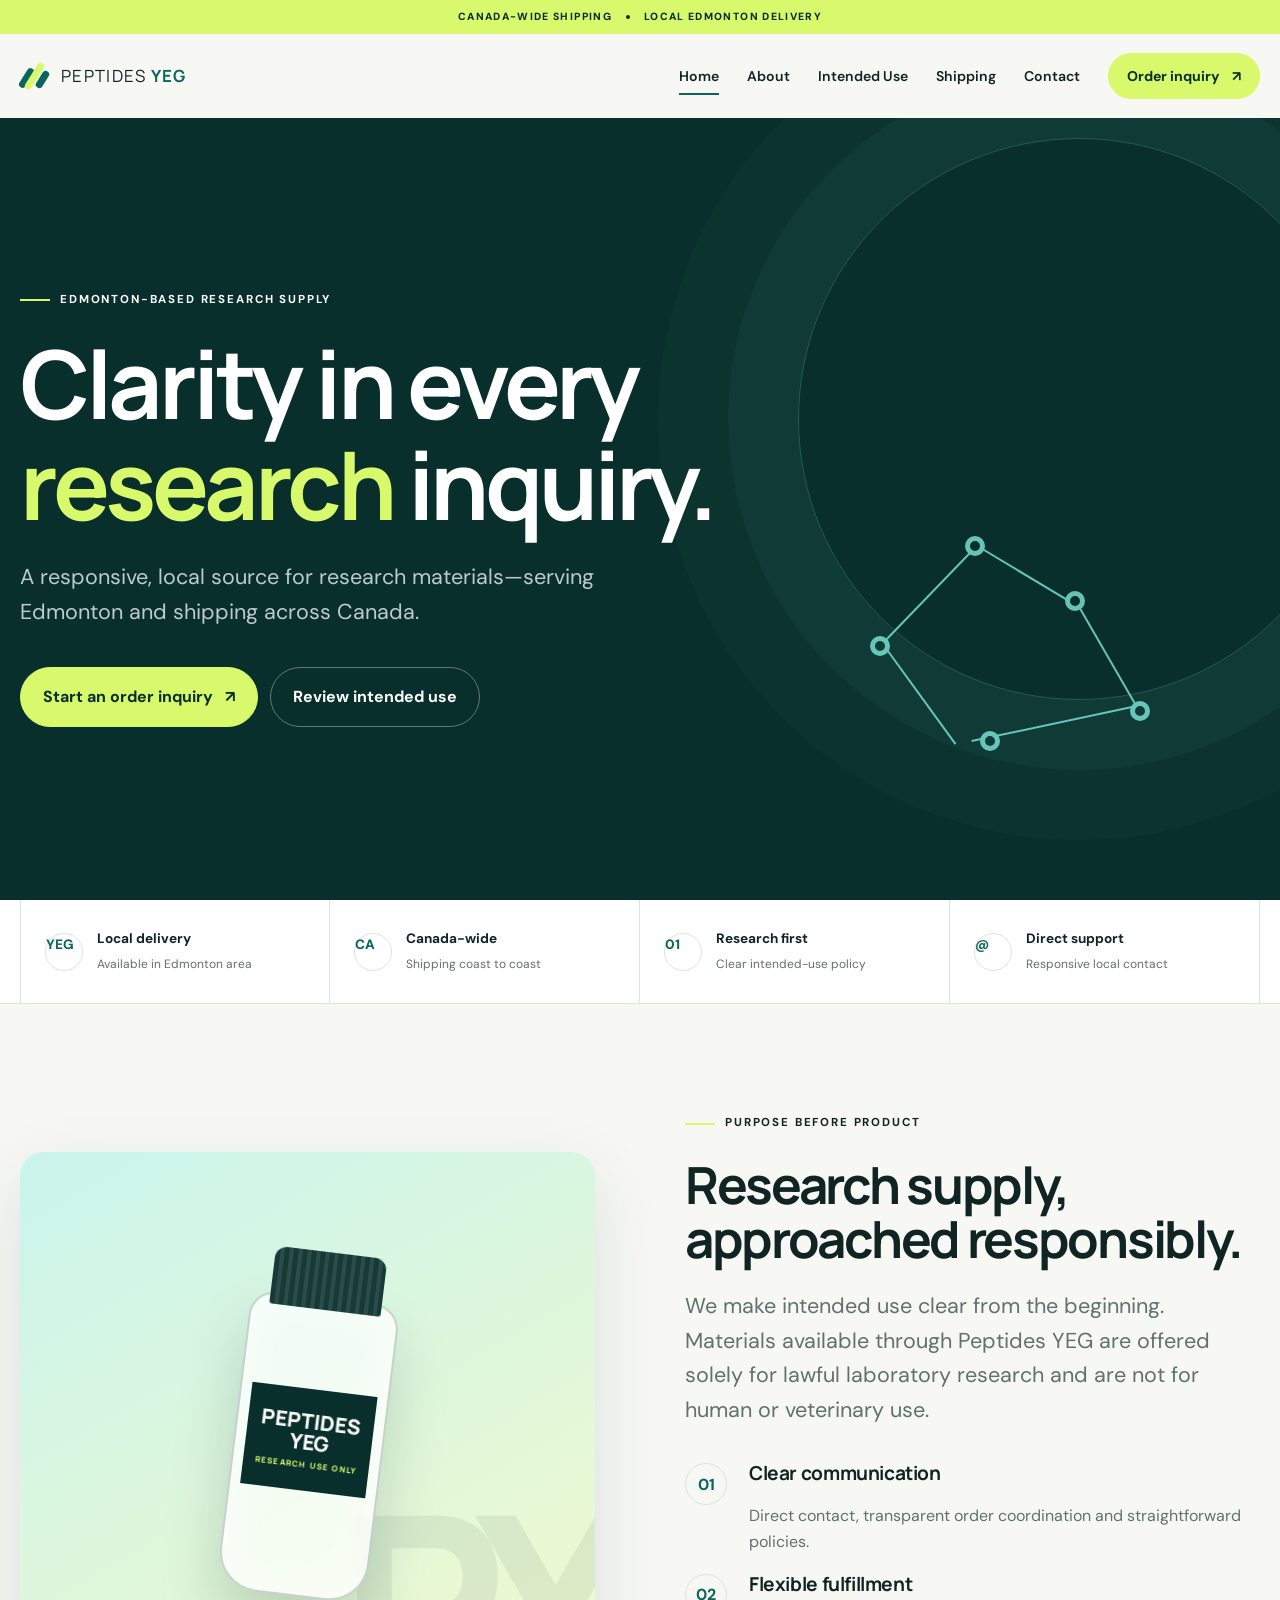
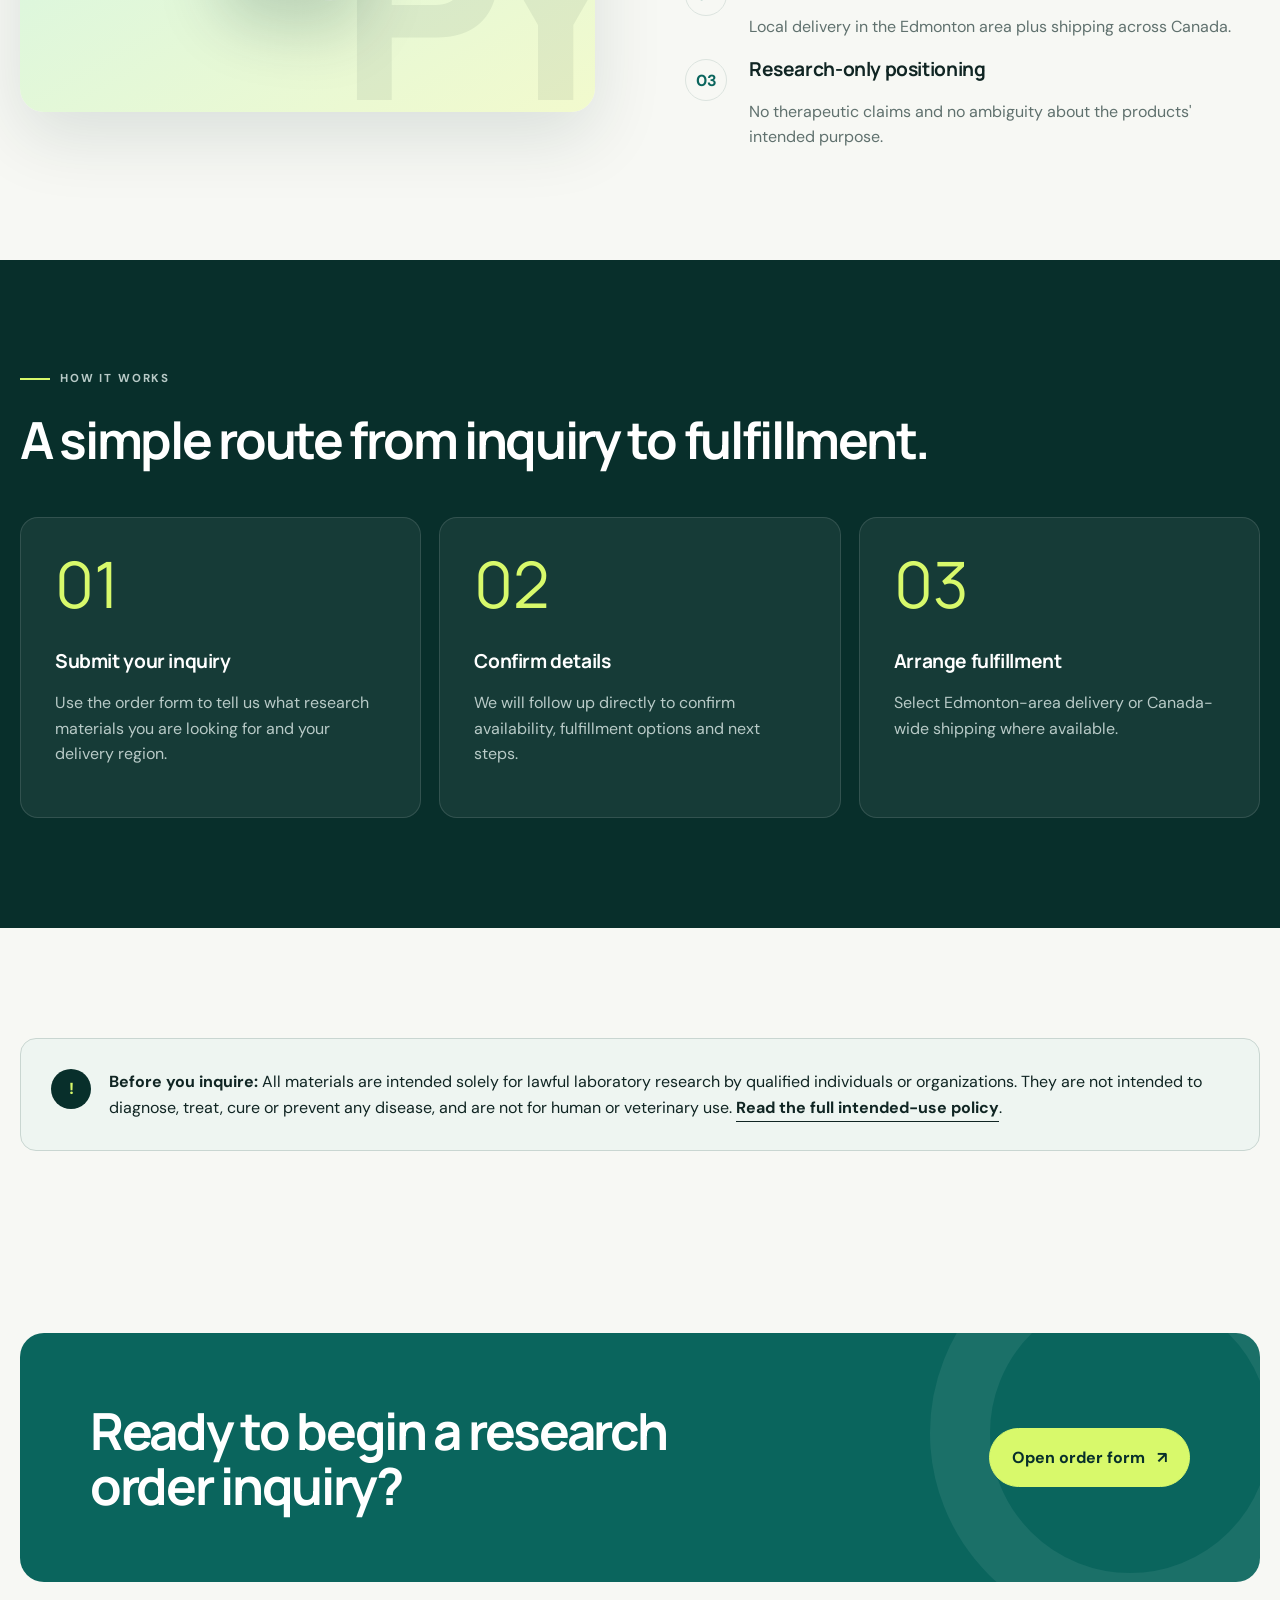
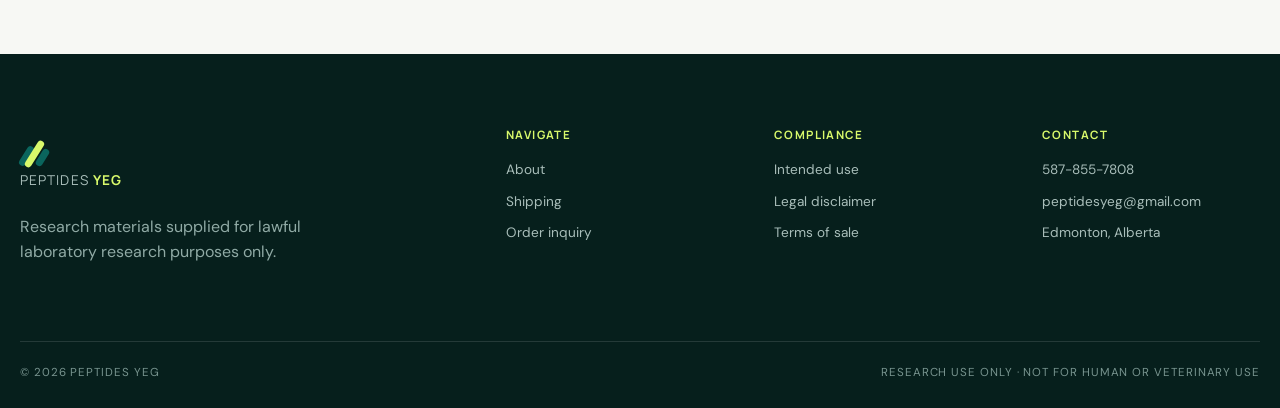
==== index.html @ a2bf2f16 "Add files via upload" ====
<!doctype html><html lang="en-CA"><head><meta charset="utf-8"><meta name="viewport" content="width=device-width,initial-scale=1"><meta name="description" content="Peptides YEG supplies research materials with Canada-wide shipping and local delivery in Edmonton. For laboratory research use only."><title>Peptides YEG | Research Materials in Edmonton</title><link rel="stylesheet" href="styles.css"><script src="navbar.js" defer></script><script src="script.js" defer></script></head><body>
<site-nav></site-nav>
<main>
  <section class="hero"><div class="hero-grid"><p class="eyebrow">Edmonton-based research supply</p><h1>Clarity in every <em>research</em> inquiry.</h1><p class="lead">A responsive, local source for research materials—serving Edmonton and shipping across Canada.</p><div class="hero-actions"><a class="button" href="order.html">Start an order inquiry <span>&#8599;</span></a><a class="button button-outline" href="intended-use.html">Review intended use</a></div></div><div class="molecule" aria-hidden="true"><span></span><span></span><span></span><span></span><span></span><i></i><i></i><i></i><i></i><i></i></div></section>
  <section class="trust-strip" aria-label="Service highlights"><div class="trust-grid"><div class="trust-item"><b class="trust-icon">YEG</b><div><b>Local delivery</b><span>Available in Edmonton area</span></div></div><div class="trust-item"><b class="trust-icon">CA</b><div><b>Canada-wide</b><span>Shipping coast to coast</span></div></div><div class="trust-item"><b class="trust-icon">01</b><div><b>Research first</b><span>Clear intended-use policy</span></div></div><div class="trust-item"><b class="trust-icon">@</b><div><b>Direct support</b><span>Responsive local contact</span></div></div></div></section>
  <section class="section"><div class="container split"><div class="feature-visual" aria-label="Stylized research vial illustration"><div class="vial"><div class="vial-label">PEPTIDES YEG<small>RESEARCH USE ONLY</small></div></div></div><div><p class="eyebrow">Purpose before product</p><h2>Research supply, approached responsibly.</h2><p class="lead">We make intended use clear from the beginning. Materials available through Peptides YEG are offered solely for lawful laboratory research and are not for human or veterinary use.</p><div class="feature-list"><div class="feature"><span class="feature-number">01</span><div><h3>Clear communication</h3><p>Direct contact, transparent order coordination and straightforward policies.</p></div></div><div class="feature"><span class="feature-number">02</span><div><h3>Flexible fulfillment</h3><p>Local delivery in the Edmonton area plus shipping across Canada.</p></div></div><div class="feature"><span class="feature-number">03</span><div><h3>Research-only positioning</h3><p>No therapeutic claims and no ambiguity about the products' intended purpose.</p></div></div></div></div></div></section>
  <section class="section dark-section"><div class="container"><p class="eyebrow">How it works</p><h2>A simple route from inquiry to fulfillment.</h2><div class="cards"><article class="card"><div class="card-number">01</div><h3>Submit your inquiry</h3><p>Use the order form to tell us what research materials you are looking for and your delivery region.</p></article><article class="card"><div class="card-number">02</div><h3>Confirm details</h3><p>We will follow up directly to confirm availability, fulfillment options and next steps.</p></article><article class="card"><div class="card-number">03</div><h3>Arrange fulfillment</h3><p>Select Edmonton-area delivery or Canada-wide shipping where available.</p></article></div></div></section>
  <section class="section"><div class="container"><div class="notice"><span class="notice-icon">!</span><p><strong>Before you inquire:</strong> All materials are intended solely for lawful laboratory research by qualified individuals or organizations. They are not intended to diagnose, treat, cure or prevent any disease, and are not for human or veterinary use. <a class="text-link" href="intended-use.html">Read the full intended-use policy</a>.</p></div></div></section>
  <section class="section-tight"><div class="container cta"><h2>Ready to begin a research order inquiry?</h2><a class="button" href="order.html">Open order form <span>&#8599;</span></a></div></section>
</main><site-footer></site-footer></body></html>
---- styles.css ----
@import url('https://fonts.googleapis.com/css2?family=DM+Sans:wght@400;500;600&family=Manrope:wght@500;600;700;800&display=swap');

:root{--ink:#102523;--muted:#60716e;--paper:#f7f8f4;--white:#fff;--line:#dce4df;--mint:#d8f96b;--teal:#0a655d;--deep:#082f2b;--cyan:#7ce4d5;--shadow:0 24px 70px rgba(8,47,43,.12);--radius:24px;--max:1240px}
*{box-sizing:border-box}html{scroll-behavior:smooth}body{margin:0;background:var(--paper);color:var(--ink);font-family:'DM Sans',sans-serif;line-height:1.6}body.menu-open{overflow:hidden}a{color:inherit;text-decoration:none}img{max-width:100%}h1,h2,h3,p{margin-top:0}h1,h2,h3{font-family:'Manrope',sans-serif;line-height:1.06;letter-spacing:-.045em}h1{font-size:clamp(3rem,7.4vw,7rem);max-width:920px;margin-bottom:26px}h2{font-size:clamp(2rem,4vw,4rem);margin-bottom:24px}h3{font-size:1.2rem;letter-spacing:-.02em}.eyebrow{display:flex;align-items:center;gap:10px;text-transform:uppercase;letter-spacing:.16em;font-size:.72rem;font-weight:700;margin-bottom:24px}.eyebrow:before{content:"";width:30px;height:2px;background:var(--mint)}.lead{font-size:clamp(1.1rem,2vw,1.35rem);color:var(--muted);max-width:680px}.container{width:min(calc(100% - 40px),var(--max));margin-inline:auto}.section{padding:110px 0}.section-tight{padding:72px 0}.button{display:inline-flex;align-items:center;justify-content:center;gap:12px;background:var(--mint);color:var(--deep);padding:16px 22px;border:1px solid var(--mint);border-radius:999px;font-weight:700;transition:.2s ease}.button:hover{transform:translateY(-2px);box-shadow:0 12px 30px rgba(216,249,107,.24)}.button-outline{background:transparent;color:var(--white);border-color:rgba(255,255,255,.35)}.button-dark{background:var(--deep);color:var(--white);border-color:var(--deep)}.button-small{padding:11px 18px;font-size:.88rem}.text-link{font-weight:700;border-bottom:1px solid;padding-bottom:3px}.announcement{height:34px;background:var(--mint);color:var(--deep);display:flex;align-items:center;justify-content:center;gap:14px;text-transform:uppercase;letter-spacing:.13em;font-size:.65rem;font-weight:800}.announcement-dot{width:4px;height:4px;background:var(--deep);border-radius:50%}.site-header{height:84px;width:min(calc(100% - 40px),var(--max));margin:auto;display:flex;align-items:center;justify-content:space-between;position:relative;z-index:20}.brand{display:flex;align-items:center;gap:12px;font-family:'Manrope',sans-serif;font-size:1.05rem;letter-spacing:.08em}.brand strong{color:var(--teal)}.brand-mark{width:29px;height:31px;position:relative;display:block}.brand-mark i{position:absolute;width:7px;border-radius:9px;background:var(--teal);transform:rotate(32deg)}.brand-mark i:nth-child(1){height:22px;left:3px;top:6px}.brand-mark i:nth-child(2){height:30px;left:11px;top:0;background:var(--mint)}.brand-mark i:nth-child(3){height:19px;left:19px;top:9px}.primary-nav{display:flex;align-items:center;gap:28px;font-size:.88rem;font-weight:600}.primary-nav>a:not(.button){position:relative}.primary-nav>a[aria-current=page]:not(.button):after{content:"";position:absolute;left:0;right:0;bottom:-8px;height:2px;background:var(--teal)}.nav-toggle{display:none;border:0;background:none;width:44px;height:44px}.nav-toggle span{display:block;width:25px;height:2px;background:var(--ink);margin:7px auto}.hero{min-height:calc(100vh - 118px);background:var(--deep);color:var(--white);position:relative;overflow:hidden;display:flex;align-items:center}.hero:after{content:"";position:absolute;width:560px;height:560px;border:1px solid rgba(124,228,213,.24);border-radius:50%;right:-80px;top:20px;box-shadow:0 0 0 70px rgba(124,228,213,.035),0 0 0 140px rgba(124,228,213,.025)}.hero-grid{width:min(calc(100% - 40px),var(--max));margin:auto;padding:80px 0;position:relative;z-index:2}.hero h1 em{font-style:normal;color:var(--mint)}.hero .lead{color:#bdccca}.hero-actions{display:flex;gap:12px;margin-top:38px;flex-wrap:wrap}.molecule{position:absolute;right:7%;bottom:12%;width:330px;height:330px;opacity:.82}.molecule span{position:absolute;width:20px;height:20px;border:5px solid var(--cyan);border-radius:50%;background:var(--deep);z-index:2}.molecule i{position:absolute;height:2px;background:var(--cyan);transform-origin:left}.molecule span:nth-of-type(1){left:10px;top:160px}.molecule span:nth-of-type(2){left:105px;top:60px}.molecule span:nth-of-type(3){left:205px;top:115px}.molecule span:nth-of-type(4){left:270px;top:225px}.molecule span:nth-of-type(5){left:120px;top:255px}.molecule i:nth-of-type(1){width:140px;left:24px;top:165px;transform:rotate(-46deg)}.molecule i:nth-of-type(2){width:115px;left:119px;top:70px;transform:rotate(31deg)}.molecule i:nth-of-type(3){width:127px;left:218px;top:128px;transform:rotate(60deg)}.molecule i:nth-of-type(4){width:164px;left:272px;top:230px;transform:rotate(168deg)}.molecule i:nth-of-type(5){width:120px;left:25px;top:170px;transform:rotate(54deg)}.trust-strip{background:var(--white);border-bottom:1px solid var(--line)}.trust-grid{width:min(calc(100% - 40px),var(--max));margin:auto;display:grid;grid-template-columns:repeat(4,1fr)}.trust-item{padding:28px 24px;border-right:1px solid var(--line);display:flex;gap:14px;align-items:center}.trust-item:first-child{border-left:1px solid var(--line)}.trust-icon{width:38px;height:38px;border:1px solid var(--line);border-radius:50%;display:grid;place-items:center;color:var(--teal);font-weight:800}.trust-item b{display:block;font-size:.85rem}.trust-item span{font-size:.75rem;color:var(--muted)}.split{display:grid;grid-template-columns:1fr 1fr;gap:90px;align-items:center}.feature-visual{min-height:560px;border-radius:var(--radius);background:linear-gradient(150deg,#c9f4ec,#f2facd);position:relative;overflow:hidden;box-shadow:var(--shadow)}.feature-visual:before{content:"PY";position:absolute;font-family:'Manrope';font-size:16rem;font-weight:800;color:rgba(8,47,43,.07);letter-spacing:-.12em;right:-10px;bottom:-95px}.vial{position:absolute;width:150px;height:300px;background:rgba(255,255,255,.65);border:2px solid rgba(8,47,43,.2);border-radius:25px 25px 40px 40px;left:50%;top:50%;transform:translate(-50%,-45%) rotate(7deg);box-shadow:inset 0 0 40px rgba(255,255,255,.8),0 35px 60px rgba(8,47,43,.18);backdrop-filter:blur(4px)}.vial:before{content:"";position:absolute;width:112px;height:58px;left:17px;top:-48px;background:repeating-linear-gradient(90deg,#183a36 0 5px,#294d48 5px 9px);border-radius:12px 12px 3px 3px}.vial-label{position:absolute;left:10px;right:10px;top:90px;padding:22px 4px;text-align:center;background:var(--deep);color:white;font-family:'Manrope';font-weight:800;font-size:1.3rem;line-height:1}.vial-label small{display:block;color:var(--mint);font-size:.5rem;letter-spacing:.15em;margin-top:8px}.feature-list{display:grid;gap:20px;margin-top:36px}.feature{display:grid;grid-template-columns:48px 1fr;gap:16px}.feature-number{width:42px;height:42px;border:1px solid var(--line);border-radius:50%;display:grid;place-items:center;color:var(--teal);font-weight:700}.feature p{color:var(--muted);margin:4px 0 0}.dark-section{background:var(--deep);color:var(--white)}.dark-section .lead,.dark-section p{color:#b8cac7}.cards{display:grid;grid-template-columns:repeat(3,1fr);gap:18px;margin-top:50px}.card{background:var(--white);color:var(--ink);padding:34px;border-radius:18px;border:1px solid var(--line)}.card p{color:var(--muted)}.dark-section .card{background:rgba(255,255,255,.06);color:white;border-color:rgba(255,255,255,.12)}.dark-section .card p{color:#b8cac7}.card-label{display:inline-block;color:var(--teal);background:#e9f6f2;border-radius:99px;padding:6px 10px;font-size:.68rem;font-weight:800;letter-spacing:.08em;margin-bottom:48px}.card-number{font-family:'Manrope';font-size:4rem;color:var(--mint);line-height:1;margin-bottom:35px}.notice{padding:30px;border:1px solid #c9d6d1;background:#eef5f1;border-radius:16px;display:flex;gap:18px}.notice-icon{flex:0 0 40px;height:40px;border-radius:50%;background:var(--deep);color:var(--mint);display:grid;place-items:center;font-weight:800}.notice p{margin:0}.cta{border-radius:var(--radius);padding:70px;background:var(--teal);color:var(--white);display:flex;align-items:center;justify-content:space-between;gap:40px;overflow:hidden;position:relative}.cta:after{content:"";position:absolute;width:280px;height:280px;border:60px solid rgba(255,255,255,.07);border-radius:50%;right:-70px;top:-100px}.cta>*{position:relative;z-index:1}.cta h2{max-width:700px;margin-bottom:0}.page-hero{padding:110px 0 90px;background:var(--deep);color:white}.page-hero h1{font-size:clamp(3rem,6vw,5.8rem);margin-bottom:20px}.page-hero .lead{color:#b8cac7}.content-grid{display:grid;grid-template-columns:minmax(0,1fr) 340px;gap:70px}.prose h2{font-size:2rem;margin-top:55px}.prose h2:first-child{margin-top:0}.prose p,.prose li{color:var(--muted)}.prose li{margin-bottom:12px}.sidebar{position:sticky;top:30px;align-self:start;background:white;border:1px solid var(--line);border-radius:18px;padding:26px}.sidebar h3{margin-bottom:16px}.sidebar a{display:block;padding:11px 0;border-bottom:1px solid var(--line);font-weight:600}.sidebar a:last-child{border:0}.form-shell{background:white;border:1px solid var(--line);border-radius:var(--radius);padding:18px;box-shadow:var(--shadow);min-height:650px}.form-placeholder{min-height:610px;border:2px dashed #b8c8c3;border-radius:16px;display:grid;place-items:center;text-align:center;padding:40px;background:#f6f9f7}.form-placeholder code{display:block;margin:15px 0;padding:8px 12px;background:#e8efeb;border-radius:6px}.contact-grid{display:grid;grid-template-columns:1fr 1fr;gap:20px}.contact-card{background:white;border:1px solid var(--line);padding:34px;border-radius:18px}.contact-card strong{display:block;font-size:.75rem;text-transform:uppercase;letter-spacing:.12em;color:var(--muted);margin-bottom:10px}.contact-card a{font-family:'Manrope';font-size:clamp(1.2rem,2.5vw,2rem);font-weight:700;letter-spacing:-.04em}.site-footer{background:#061f1c;color:#e7f1ef;padding:75px max(20px,calc((100vw - var(--max))/2)) 26px}.footer-grid{display:grid;grid-template-columns:2fr repeat(3,1fr);gap:50px}.brand-light strong{color:var(--mint)}.footer-grid p{color:#90aaa5;max-width:330px;margin-top:22px}.footer-grid h2{font-size:.72rem;letter-spacing:.12em;text-transform:uppercase;color:var(--mint);margin-bottom:18px}.footer-grid>div>a,.footer-grid>div>span{display:block;color:#a9beba;font-size:.85rem;margin:10px 0}.footer-bottom{border-top:1px solid rgba(255,255,255,.12);padding-top:22px;margin-top:60px;display:flex;justify-content:space-between;color:#78948f;font-size:.72rem;text-transform:uppercase;letter-spacing:.08em}
@media(max-width:900px){.nav-toggle{display:block}.primary-nav{position:fixed;inset:118px 0 0;background:var(--paper);flex-direction:column;align-items:stretch;padding:30px 24px;transform:translateX(100%);transition:.25s}.primary-nav.is-open{transform:translateX(0)}.primary-nav a{font-size:1.25rem;padding:10px}.molecule{opacity:.28;right:-120px}.split,.content-grid{grid-template-columns:1fr;gap:45px}.trust-grid{grid-template-columns:1fr 1fr}.cards{grid-template-columns:1fr}.footer-grid{grid-template-columns:1fr 1fr}.sidebar{position:static;order:-1}.cta{padding:48px;align-items:flex-start;flex-direction:column}.feature-visual{min-height:430px}.section{padding:80px 0}}
@media(max-width:560px){.announcement{font-size:.56rem;gap:8px}.site-header{height:76px}.primary-nav{inset:110px 0 0}.hero{min-height:calc(100vh - 110px)}.hero-grid{padding:60px 0 70px}.hero h1{font-size:3.25rem}.trust-grid,.contact-grid,.footer-grid{grid-template-columns:1fr}.trust-item{border-left:1px solid var(--line)}.section{padding:65px 0}.page-hero{padding:75px 0 65px}.cta{padding:36px 26px}.footer-bottom{flex-direction:column;gap:12px}.footer-grid{gap:30px}.feature-visual{min-height:380px}.vial{transform:translate(-50%,-42%) scale(.8)}}
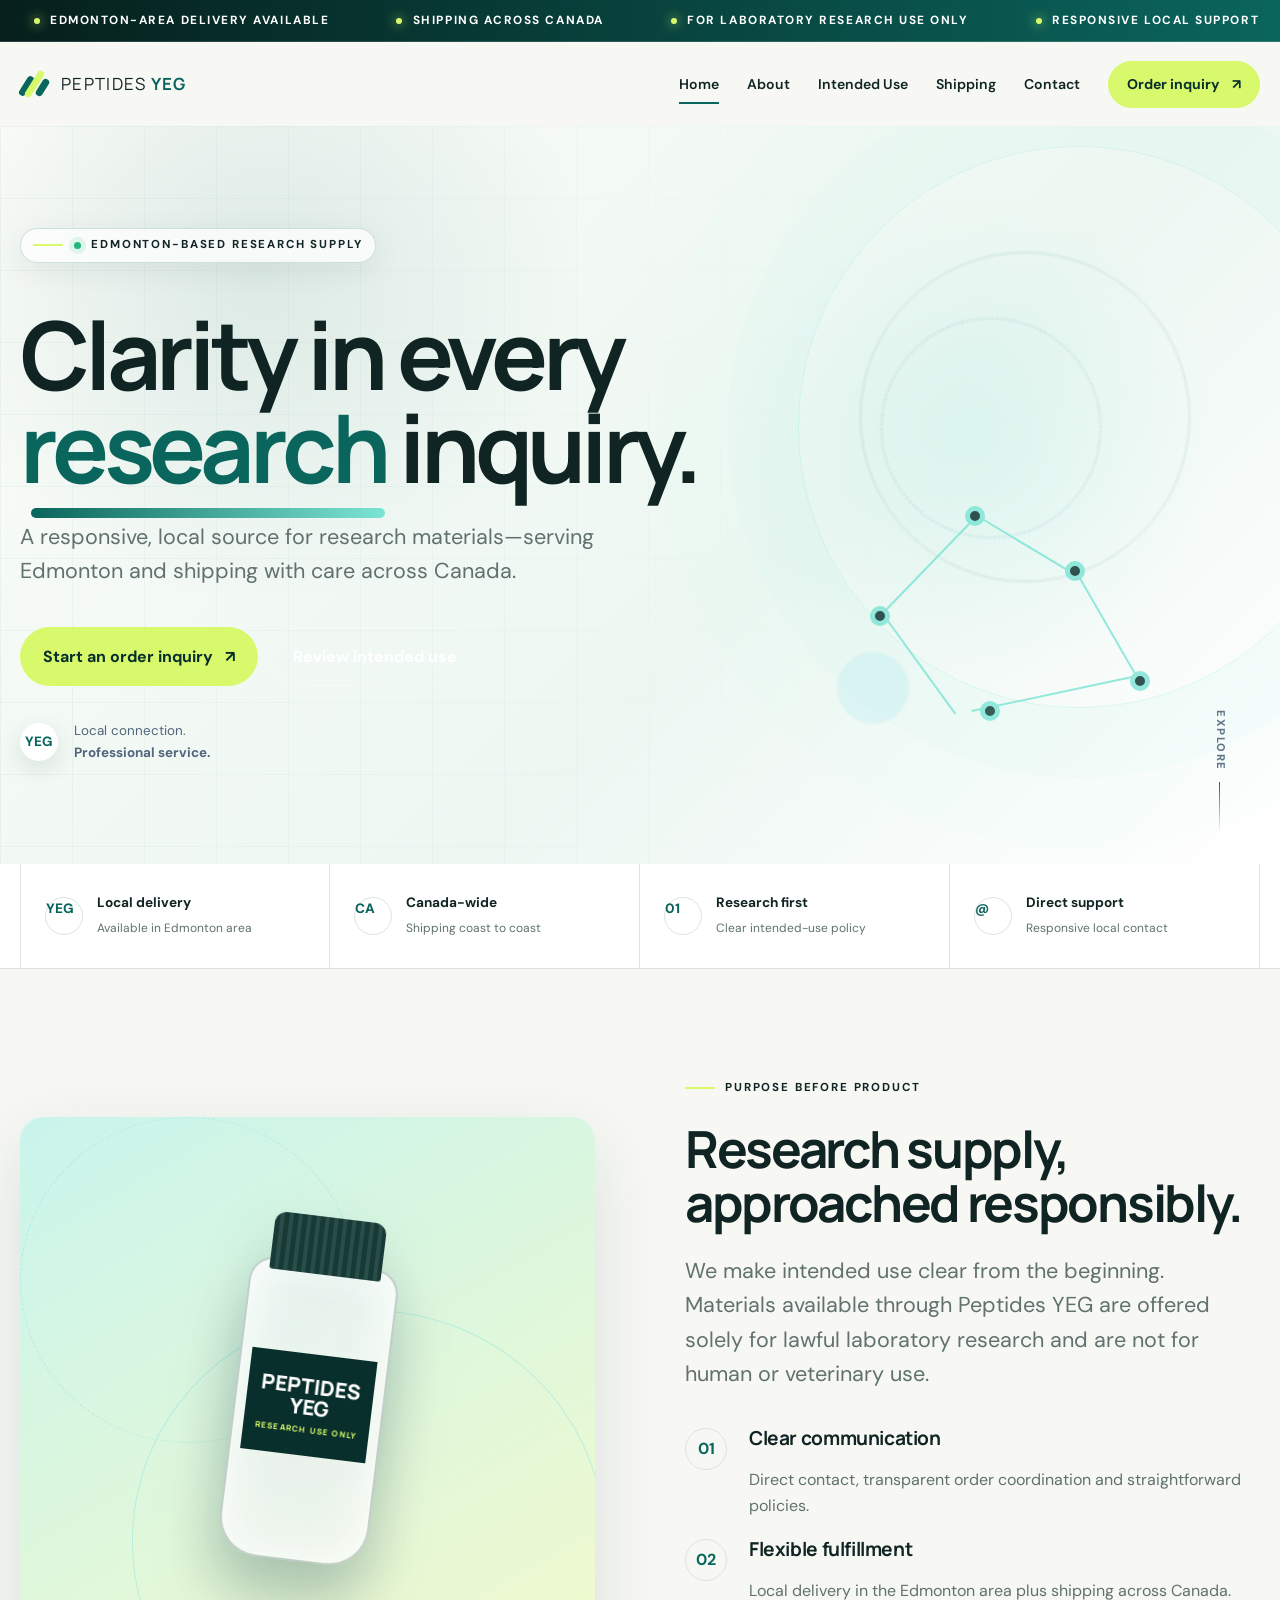
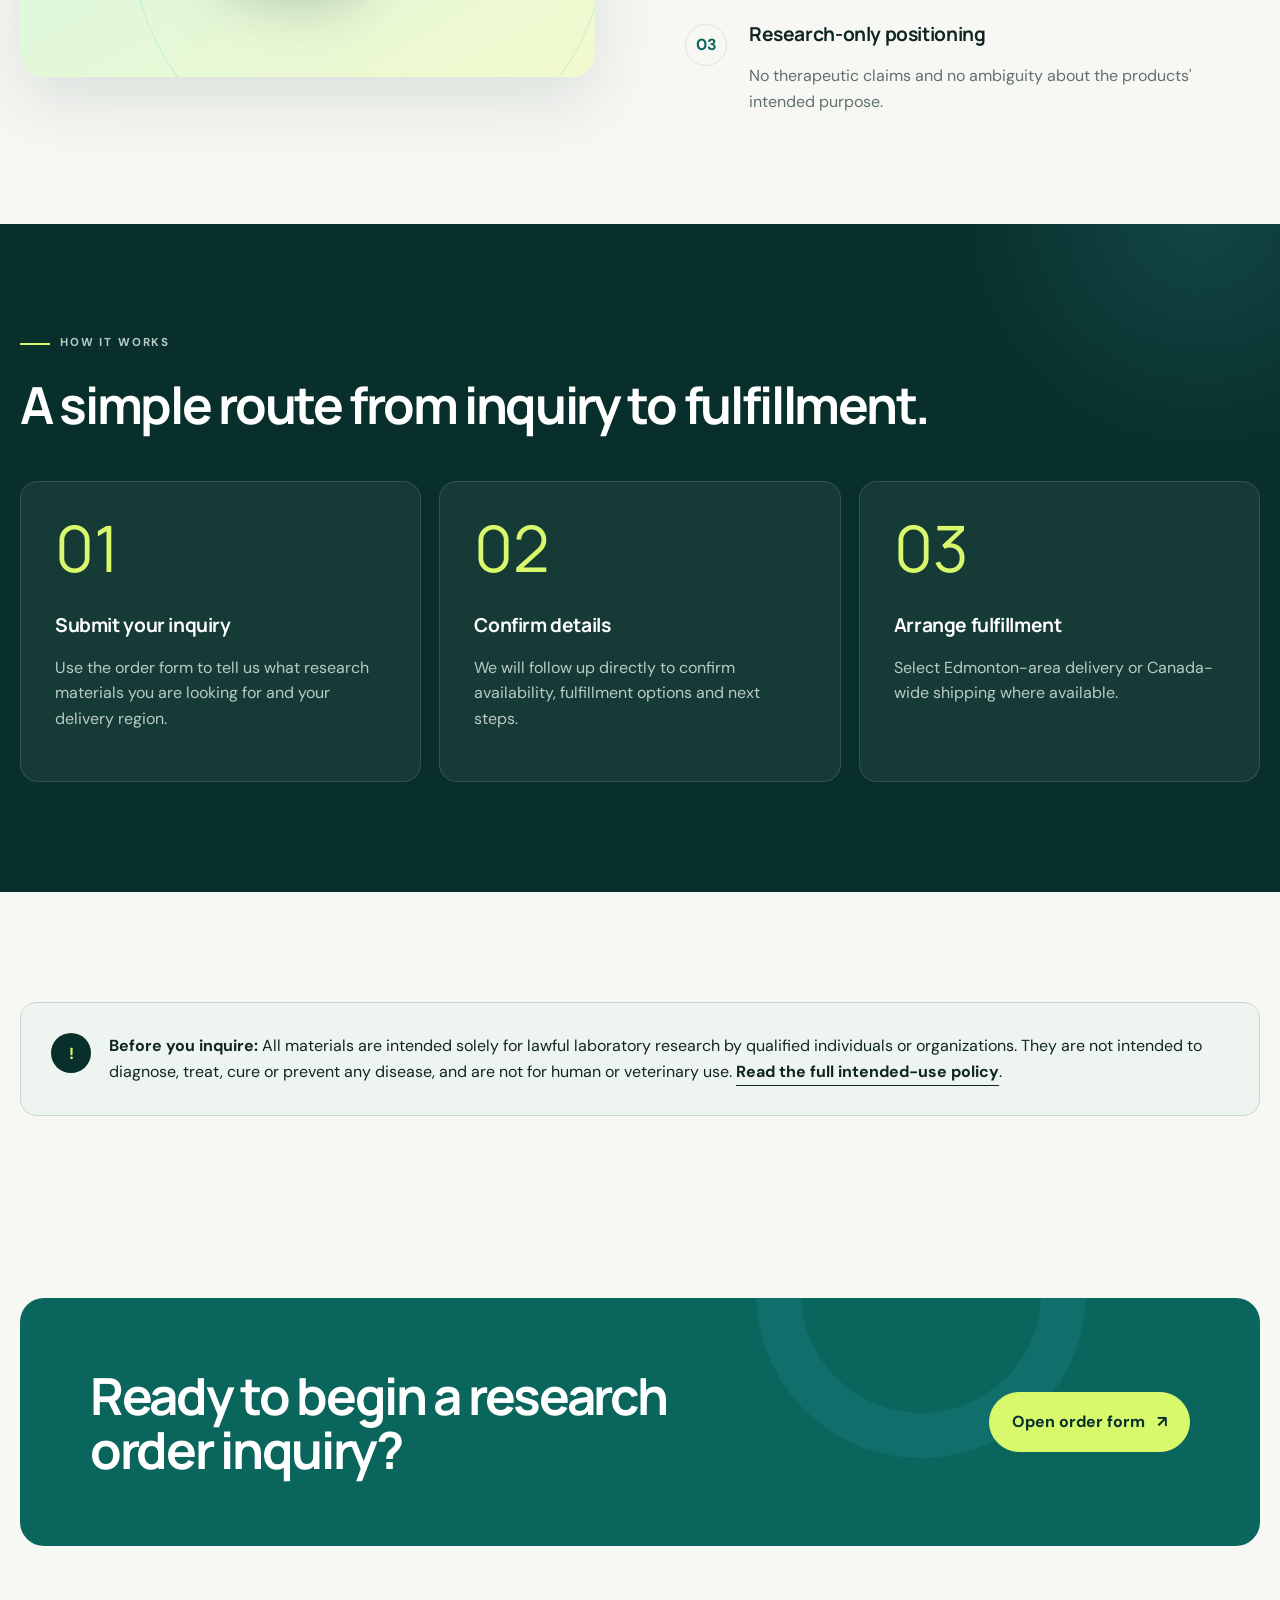
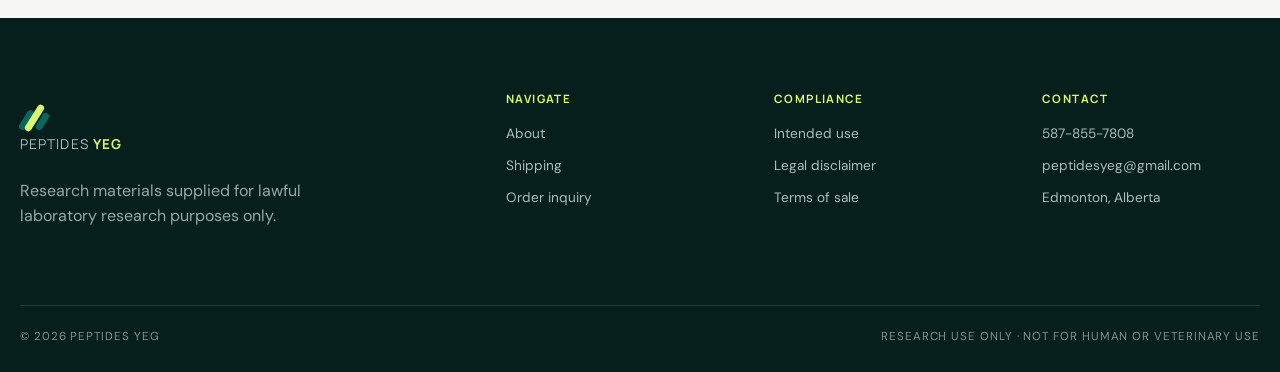
==== commit 220a5ac6: "Add files via upload" ====
--- a/index.html
+++ b/index.html
@@ -1,10 +1,129 @@
-<!doctype html><html lang="en-CA"><head><meta charset="utf-8"><meta name="viewport" content="width=device-width,initial-scale=1"><meta name="description" content="Peptides YEG supplies research materials with Canada-wide shipping and local delivery in Edmonton. For laboratory research use only."><title>Peptides YEG | Research Materials in Edmonton</title><link rel="stylesheet" href="styles.css"><script src="navbar.js" defer></script><script src="script.js" defer></script></head><body>
-<site-nav></site-nav>
-<main>
-  <section class="hero"><div class="hero-grid"><p class="eyebrow">Edmonton-based research supply</p><h1>Clarity in every <em>research</em> inquiry.</h1><p class="lead">A responsive, local source for research materials—serving Edmonton and shipping across Canada.</p><div class="hero-actions"><a class="button" href="order.html">Start an order inquiry <span>&#8599;</span></a><a class="button button-outline" href="intended-use.html">Review intended use</a></div></div><div class="molecule" aria-hidden="true"><span></span><span></span><span></span><span></span><span></span><i></i><i></i><i></i><i></i><i></i></div></section>
-  <section class="trust-strip" aria-label="Service highlights"><div class="trust-grid"><div class="trust-item"><b class="trust-icon">YEG</b><div><b>Local delivery</b><span>Available in Edmonton area</span></div></div><div class="trust-item"><b class="trust-icon">CA</b><div><b>Canada-wide</b><span>Shipping coast to coast</span></div></div><div class="trust-item"><b class="trust-icon">01</b><div><b>Research first</b><span>Clear intended-use policy</span></div></div><div class="trust-item"><b class="trust-icon">@</b><div><b>Direct support</b><span>Responsive local contact</span></div></div></div></section>
-  <section class="section"><div class="container split"><div class="feature-visual" aria-label="Stylized research vial illustration"><div class="vial"><div class="vial-label">PEPTIDES YEG<small>RESEARCH USE ONLY</small></div></div></div><div><p class="eyebrow">Purpose before product</p><h2>Research supply, approached responsibly.</h2><p class="lead">We make intended use clear from the beginning. Materials available through Peptides YEG are offered solely for lawful laboratory research and are not for human or veterinary use.</p><div class="feature-list"><div class="feature"><span class="feature-number">01</span><div><h3>Clear communication</h3><p>Direct contact, transparent order coordination and straightforward policies.</p></div></div><div class="feature"><span class="feature-number">02</span><div><h3>Flexible fulfillment</h3><p>Local delivery in the Edmonton area plus shipping across Canada.</p></div></div><div class="feature"><span class="feature-number">03</span><div><h3>Research-only positioning</h3><p>No therapeutic claims and no ambiguity about the products' intended purpose.</p></div></div></div></div></div></section>
-  <section class="section dark-section"><div class="container"><p class="eyebrow">How it works</p><h2>A simple route from inquiry to fulfillment.</h2><div class="cards"><article class="card"><div class="card-number">01</div><h3>Submit your inquiry</h3><p>Use the order form to tell us what research materials you are looking for and your delivery region.</p></article><article class="card"><div class="card-number">02</div><h3>Confirm details</h3><p>We will follow up directly to confirm availability, fulfillment options and next steps.</p></article><article class="card"><div class="card-number">03</div><h3>Arrange fulfillment</h3><p>Select Edmonton-area delivery or Canada-wide shipping where available.</p></article></div></div></section>
-  <section class="section"><div class="container"><div class="notice"><span class="notice-icon">!</span><p><strong>Before you inquire:</strong> All materials are intended solely for lawful laboratory research by qualified individuals or organizations. They are not intended to diagnose, treat, cure or prevent any disease, and are not for human or veterinary use. <a class="text-link" href="intended-use.html">Read the full intended-use policy</a>.</p></div></div></section>
-  <section class="section-tight"><div class="container cta"><h2>Ready to begin a research order inquiry?</h2><a class="button" href="order.html">Open order form <span>&#8599;</span></a></div></section>
-</main><site-footer></site-footer></body></html>
+<!doctype html>
+<html lang="en-CA">
+<head>
+  <meta charset="utf-8">
+  <meta name="viewport" content="width=device-width,initial-scale=1">
+  <meta name="description" content="Peptides YEG supplies research materials with Canada-wide shipping and local delivery in Edmonton. For laboratory research use only.">
+  <title>Peptides YEG | Research Materials in Edmonton</title>
+  <link rel="stylesheet" href="styles.css">
+  <script src="navbar.js" defer></script>
+  <script src="script.js" defer></script>
+  <style>
+    :root{--home-ink:#102523;--home-blue:#0a655d;--home-cyan:#7ce4d5;--home-mist:#f7f8f4;--home-line:rgba(10,101,93,.13)}
+    html{scroll-behavior:smooth}
+    body{overflow-x:hidden}
+    body>.announcement{position:relative;z-index:30;height:auto;display:block;overflow:hidden;background:linear-gradient(90deg,#061f1c,#0a655d,#167e72,#061f1c);background-size:300% 100%;color:#fff;animation:bannerGlow 14s linear infinite;border-bottom:1px solid rgba(255,255,255,.14)}
+    .announcement-track{display:flex;width:max-content;animation:marquee 28s linear infinite;padding:.7rem 0}
+    body>.announcement:hover .announcement-track{animation-play-state:paused}
+    .announcement-group{display:flex;align-items:center;flex-shrink:0}
+    .announcement-item{display:flex;align-items:center;gap:.65rem;padding:0 2.1rem;font-size:.74rem;font-weight:700;letter-spacing:.13em;text-transform:uppercase;white-space:nowrap}
+    .announcement-item::before{content:"";width:6px;height:6px;border-radius:50%;background:var(--mint);box-shadow:0 0 12px var(--mint)}
+    .hero.home-hero{position:relative;min-height:min(760px,82vh);display:grid;align-items:center;isolation:isolate;overflow:hidden;background:radial-gradient(circle at 76% 42%,rgba(124,228,213,.17),transparent 23%),radial-gradient(circle at 20% 20%,rgba(10,101,93,.11),transparent 28%),linear-gradient(135deg,#fbfcf8 0%,#edf7f2 60%,#fff 100%);color:var(--ink)}
+    .home-hero::before{content:"";position:absolute;inset:0;z-index:-2;background-image:linear-gradient(var(--home-line) 1px,transparent 1px),linear-gradient(90deg,var(--home-line) 1px,transparent 1px);background-size:72px 72px;mask-image:linear-gradient(to right,#000,transparent 78%);opacity:.38}
+    .hero-orb{position:absolute;border-radius:50%;filter:blur(1px);pointer-events:none;z-index:-1}
+    .orb-one{width:330px;height:330px;right:7%;top:17%;border:1px solid rgba(10,101,93,.18);animation:floatOrb 8s ease-in-out infinite}
+    .orb-two{width:220px;height:220px;right:14%;top:26%;border:1px dashed rgba(11,111,145,.3);animation:spin 24s linear infinite}
+    .orb-three{width:72px;height:72px;right:29%;bottom:19%;background:rgba(83,212,236,.12);animation:floatOrb 6s ease-in-out infinite reverse}
+    .home-hero .hero-grid{position:relative;z-index:2}
+    .hero-kicker{display:inline-flex;align-items:center;gap:.65rem;padding:.48rem .78rem;border:1px solid rgba(10,101,93,.18);border-radius:99px;background:rgba(255,255,255,.72);backdrop-filter:blur(8px);box-shadow:0 8px 30px rgba(8,47,43,.07)}
+    .status-dot{width:7px;height:7px;border-radius:50%;background:#21b878;box-shadow:0 0 0 5px rgba(33,184,120,.12);animation:pulse 2s infinite}
+    .home-hero h1{max-width:850px;margin-top:1.3rem;line-height:.98;letter-spacing:-.055em}
+    .home-hero h1 em{position:relative;color:var(--home-blue);font-style:normal;white-space:nowrap}
+    .home-hero h1 em::after{content:"";position:absolute;left:3%;right:0;bottom:-.08em;height:.11em;border-radius:99px;background:linear-gradient(90deg,var(--home-blue),var(--home-cyan));transform:scaleX(0);transform-origin:left;animation:drawLine 1s .65s cubic-bezier(.2,.8,.2,1) forwards}
+    .home-hero .lead{max-width:650px;color:var(--muted)}
+    .button{position:relative;overflow:hidden}
+    .button::before{content:"";position:absolute;inset:0;transform:translateX(-110%) skewX(-18deg);background:linear-gradient(90deg,transparent,rgba(255,255,255,.28),transparent);transition:transform .65s ease}
+    .button:hover::before{transform:translateX(110%) skewX(-18deg)}
+    .hero-proof{display:flex;align-items:center;gap:1rem;margin-top:2.1rem;color:#53657c;font-size:.84rem}
+    .proof-mark{display:grid;place-items:center;width:38px;height:38px;border-radius:50%;background:#fff;color:var(--home-blue);box-shadow:0 8px 24px rgba(8,47,43,.12);font-weight:800}
+    .scroll-cue{position:absolute;right:clamp(1.2rem,4vw,4rem);bottom:2rem;display:flex;align-items:center;gap:.7rem;color:#5d6d82;font-size:.7rem;font-weight:800;letter-spacing:.14em;text-transform:uppercase;writing-mode:vertical-rl}
+    .scroll-cue::after{content:"";width:1px;height:50px;background:linear-gradient(var(--home-blue),transparent);animation:scrollLine 1.8s ease-in-out infinite}
+    .trust-strip{position:relative;z-index:4}
+    .trust-item{transition:transform .35s ease,background .35s ease}
+    .trust-item:hover{transform:translateY(-5px);background:rgba(10,101,93,.035)}
+    .trust-icon{transition:transform .4s cubic-bezier(.2,.8,.2,1)}
+    .trust-item:hover .trust-icon{transform:rotate(-6deg) scale(1.08)}
+    .feature-visual{position:relative;overflow:hidden}
+    .feature-visual::before,.feature-visual::after{content:"";position:absolute;border-radius:50%;border:1px solid rgba(83,212,236,.28)}
+    .feature-visual::before{width:82%;height:82%;animation:spin 25s linear infinite}
+    .feature-visual::after{width:58%;height:58%;border-style:dashed;animation:spin 18s linear infinite reverse}
+    .vial{z-index:2;animation:vialFloat 5s ease-in-out infinite;filter:drop-shadow(0 26px 28px rgba(16,47,82,.17))}
+    .feature{transition:transform .3s ease,border-color .3s ease,background .3s ease}
+    .feature:hover{transform:translateX(8px);border-color:rgba(10,101,93,.25);background:rgba(247,248,244,.7)}
+    .dark-section{position:relative;overflow:hidden}
+    .dark-section::before{content:"";position:absolute;width:520px;height:520px;right:-180px;top:-270px;border-radius:50%;background:radial-gradient(circle,rgba(83,212,236,.14),transparent 67%);pointer-events:none}
+    .card{position:relative;overflow:hidden;transition:transform .4s cubic-bezier(.2,.8,.2,1),border-color .4s ease,box-shadow .4s ease}
+    .card::after{content:"";position:absolute;inset:auto -20% -65% 35%;height:170px;background:radial-gradient(circle,rgba(83,212,236,.13),transparent 68%);transition:transform .4s ease}
+    .card:hover{transform:translateY(-10px);border-color:rgba(83,212,236,.45);box-shadow:0 22px 45px rgba(0,0,0,.18)}
+    .card:hover::after{transform:translateY(-16px)}
+    .card-number{transition:color .3s ease,transform .3s ease}
+    .card:hover .card-number{color:var(--home-cyan);transform:translateX(5px)}
+    .cta{position:relative;overflow:hidden}
+    .cta::after{content:"";position:absolute;width:240px;height:240px;right:14%;top:-170px;border:45px solid rgba(83,212,236,.09);border-radius:50%;pointer-events:none;animation:floatOrb 7s ease-in-out infinite}
+    .reveal{opacity:0;transform:translateY(32px);transition:opacity .8s ease,transform .8s cubic-bezier(.2,.8,.2,1)}
+    .reveal.is-visible{opacity:1;transform:none}
+    .reveal[data-delay="1"]{transition-delay:.1s}.reveal[data-delay="2"]{transition-delay:.2s}.reveal[data-delay="3"]{transition-delay:.3s}
+    @keyframes marquee{to{transform:translateX(-50%)}}
+    @keyframes bannerGlow{to{background-position:300% 0}}
+    @keyframes floatOrb{50%{transform:translateY(-18px) scale(1.03)}}
+    @keyframes vialFloat{50%{margin-top:-14px}}
+    @keyframes spin{to{transform:rotate(360deg)}}
+    @keyframes pulse{50%{box-shadow:0 0 0 9px rgba(33,184,120,0)}}
+    @keyframes drawLine{to{transform:scaleX(1)}}
+    @keyframes scrollLine{0%,100%{transform:scaleY(.25);transform-origin:top}50%{transform:scaleY(1);transform-origin:top}}
+    @media (max-width:760px){.announcement-item{padding:0 1.35rem;font-size:.65rem}.hero.home-hero{min-height:680px}.hero-orb{opacity:.55}.orb-one{right:-180px}.orb-two{right:-80px}.scroll-cue{display:none}.hero-proof{margin-top:1.5rem}.home-hero h1 em{white-space:normal}.cta::after{display:none}}
+    @media (prefers-reduced-motion:reduce){html{scroll-behavior:auto}.announcement-track,.announcement,.hero-orb,.vial,.status-dot,.scroll-cue::after,.cta::after{animation:none!important}.reveal{opacity:1;transform:none;transition:none}.home-hero h1 em::after{transform:scaleX(1);animation:none}}
+  </style>
+</head>
+<body>
+  <div class="announcement" role="region" aria-label="Service announcements">
+    <div class="announcement-track">
+      <div class="announcement-group">
+        <span class="announcement-item">Edmonton-area delivery available</span><span class="announcement-item">Shipping across Canada</span><span class="announcement-item">For laboratory research use only</span><span class="announcement-item">Responsive local support</span>
+      </div>
+      <div class="announcement-group" aria-hidden="true">
+        <span class="announcement-item">Edmonton-area delivery available</span><span class="announcement-item">Shipping across Canada</span><span class="announcement-item">For laboratory research use only</span><span class="announcement-item">Responsive local support</span>
+      </div>
+    </div>
+  </div>
+  <site-nav></site-nav>
+  <main>
+    <section class="hero home-hero">
+      <span class="hero-orb orb-one" aria-hidden="true"></span><span class="hero-orb orb-two" aria-hidden="true"></span><span class="hero-orb orb-three" aria-hidden="true"></span>
+      <div class="hero-grid">
+        <p class="eyebrow hero-kicker"><span class="status-dot"></span> Edmonton-based research supply</p>
+        <h1>Clarity in every <em>research</em> inquiry.</h1>
+        <p class="lead">A responsive, local source for research materials—serving Edmonton and shipping with care across Canada.</p>
+        <div class="hero-actions"><a class="button" href="order.html">Start an order inquiry <span>&#8599;</span></a><a class="button button-outline" href="intended-use.html">Review intended use</a></div>
+        <div class="hero-proof"><span class="proof-mark">YEG</span><span>Local connection.<br><strong>Professional service.</strong></span></div>
+      </div>
+      <div class="molecule" aria-hidden="true"><span></span><span></span><span></span><span></span><span></span><i></i><i></i><i></i><i></i><i></i></div>
+      <span class="scroll-cue" aria-hidden="true">Explore</span>
+    </section>
+    <section class="trust-strip reveal" aria-label="Service highlights"><div class="trust-grid"><div class="trust-item"><b class="trust-icon">YEG</b><div><b>Local delivery</b><span>Available in Edmonton area</span></div></div><div class="trust-item"><b class="trust-icon">CA</b><div><b>Canada-wide</b><span>Shipping coast to coast</span></div></div><div class="trust-item"><b class="trust-icon">01</b><div><b>Research first</b><span>Clear intended-use policy</span></div></div><div class="trust-item"><b class="trust-icon">@</b><div><b>Direct support</b><span>Responsive local contact</span></div></div></div></section>
+    <section class="section"><div class="container split"><div class="feature-visual reveal" aria-label="Stylized research vial illustration"><div class="vial"><div class="vial-label">PEPTIDES YEG<small>RESEARCH USE ONLY</small></div></div></div><div class="reveal"><p class="eyebrow">Purpose before product</p><h2>Research supply, approached responsibly.</h2><p class="lead">We make intended use clear from the beginning. Materials available through Peptides YEG are offered solely for lawful laboratory research and are not for human or veterinary use.</p><div class="feature-list"><div class="feature"><span class="feature-number">01</span><div><h3>Clear communication</h3><p>Direct contact, transparent order coordination and straightforward policies.</p></div></div><div class="feature"><span class="feature-number">02</span><div><h3>Flexible fulfillment</h3><p>Local delivery in the Edmonton area plus shipping across Canada.</p></div></div><div class="feature"><span class="feature-number">03</span><div><h3>Research-only positioning</h3><p>No therapeutic claims and no ambiguity about the products' intended purpose.</p></div></div></div></div></div></section>
+    <section class="section dark-section"><div class="container"><div class="reveal"><p class="eyebrow">How it works</p><h2>A simple route from inquiry to fulfillment.</h2></div><div class="cards"><article class="card reveal" data-delay="1"><div class="card-number">01</div><h3>Submit your inquiry</h3><p>Use the order form to tell us what research materials you are looking for and your delivery region.</p></article><article class="card reveal" data-delay="2"><div class="card-number">02</div><h3>Confirm details</h3><p>We will follow up directly to confirm availability, fulfillment options and next steps.</p></article><article class="card reveal" data-delay="3"><div class="card-number">03</div><h3>Arrange fulfillment</h3><p>Select Edmonton-area delivery or Canada-wide shipping where available.</p></article></div></div></section>
+    <section class="section"><div class="container"><div class="notice reveal"><span class="notice-icon">!</span><p><strong>Before you inquire:</strong> All materials are intended solely for lawful laboratory research by qualified individuals or organizations. They are not intended to diagnose, treat, cure or prevent any disease, and are not for human or veterinary use. <a class="text-link" href="intended-use.html">Read the full intended-use policy</a>.</p></div></div></section>
+    <section class="section-tight"><div class="container cta reveal"><h2>Ready to begin a research order inquiry?</h2><a class="button" href="order.html">Open order form <span>&#8599;</span></a></div></section>
+  </main>
+  <site-footer></site-footer>
+  <script>
+    (() => {
+      const items = document.querySelectorAll('.reveal');
+      if (!('IntersectionObserver' in window)) { items.forEach(el => el.classList.add('is-visible')); return; }
+      const observer = new IntersectionObserver(entries => entries.forEach(entry => {
+        if (entry.isIntersecting) { entry.target.classList.add('is-visible'); observer.unobserve(entry.target); }
+      }), { threshold: .13, rootMargin: '0px 0px -30px' });
+      items.forEach(el => observer.observe(el));
+      const hero = document.querySelector('.home-hero');
+      const orbs = document.querySelectorAll('.hero-orb');
+      if (hero && matchMedia('(pointer:fine)').matches && !matchMedia('(prefers-reduced-motion:reduce)').matches) {
+        hero.addEventListener('pointermove', event => {
+          const x = (event.clientX / innerWidth - .5) * 16, y = (event.clientY / innerHeight - .5) * 16;
+          orbs.forEach((orb, index) => { orb.style.marginLeft = `${x * (index + 1) * .35}px`; orb.style.marginTop = `${y * (index + 1) * .35}px`; });
+        });
+      }
+    })();
+  </script>
+</body>
+</html>
